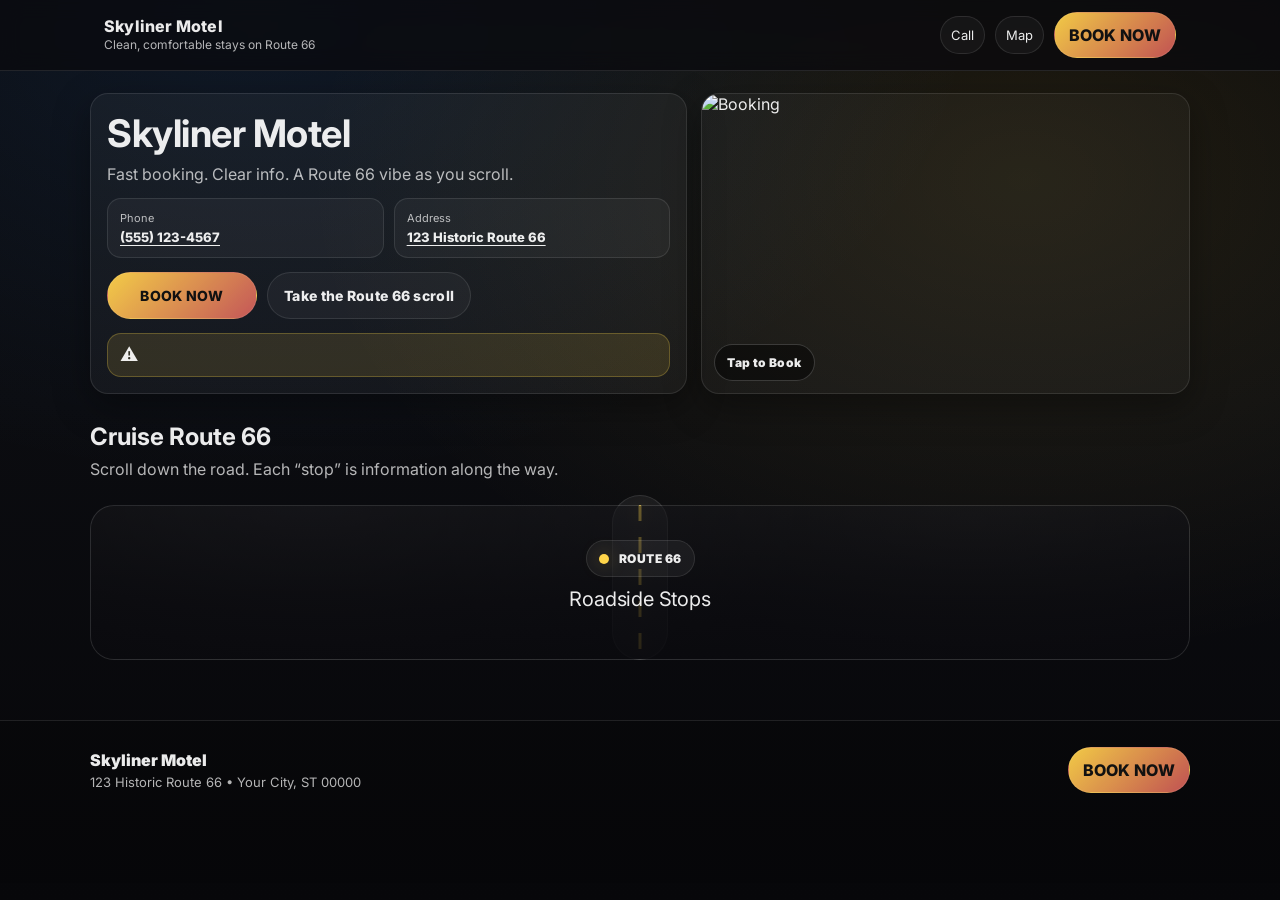
==== Index.html @ 8831b280 "Create Index.html" ====
<!doctype html>
<html lang="en">
<head>
  <meta charset="utf-8" />
  <meta name="viewport" content="width=device-width, initial-scale=1" />
  <meta name="description" content="Skyliner Motel — book fast, travel Route 66 in a scroll." />
  <title>Skyliner Motel</title>

  <!-- Fonts (optional) -->
  <link rel="preconnect" href="https://fonts.googleapis.com">
  <link rel="preconnect" href="https://fonts.gstatic.com" crossorigin>
  <link href="https://fonts.googleapis.com/css2?family=Inter:wght@400;600;700&display=swap" rel="stylesheet">

  <style>
    :root{
      --bg: #0b0c10;
      --text: rgba(255,255,255,0.92);
      --muted: rgba(255,255,255,0.70);
      --line: rgba(255,255,255,0.10);
      --accent: #ffd54a;
      --shadow: 0 12px 36px rgba(0,0,0,.35);
      --radius: 18px;
      --max: 1100px;
      --roadW: 56px;
      --gutter: 18px;
      --statePad: 34px;
      --font: Inter, system-ui, -apple-system, Segoe UI, Roboto, Helvetica, Arial;
    }
    *{ box-sizing:border-box; }
    html,body{ height:100%; }
    body{
      margin:0;
      font-family:var(--font);
      color:var(--text);
      background: radial-gradient(1200px 800px at 20% 0%, rgba(255,213,74,0.10), transparent 60%),
                  radial-gradient(1200px 800px at 80% 20%, rgba(255,107,107,0.08), transparent 60%),
                  linear-gradient(180deg, #07070a 0%, #0b0c10 40%, #07070a 100%);
    }
    a{ color:inherit; text-decoration:none; }
    img{ max-width:100%; display:block; }

    .skip{ position:absolute; left:-9999px; top:auto; width:1px; height:1px; overflow:hidden; }
    .skip:focus{ left:12px; top:12px; width:auto; height:auto; padding:10px 12px; background:#fff; color:#000; border-radius:12px; z-index:9999; }

    .topbar{
      position:sticky; top:0; z-index:50;
      backdrop-filter: blur(10px);
      background: rgba(10,10,14,0.75);
      border-bottom: 1px solid var(--line);
    }
    .topbar__inner{
      max-width:var(--max); margin:0 auto;
      padding:12px 14px;
      display:flex; align-items:center; justify-content:space-between; gap:12px;
    }
    .brand__name{ font-weight:800; letter-spacing:0.2px; font-size:16px; line-height:1.1; }
    .brand__tagline{ font-size:12px; color:var(--muted); margin-top:2px; }
    .topbar__meta{ display:flex; align-items:center; gap:10px; }
    .meta-link{
      font-size:13px;
      padding:10px 10px;
      border:1px solid var(--line);
      border-radius:999px;
      background: rgba(255,255,255,0.04);
    }

    .btn{
      display:inline-flex; align-items:center; justify-content:center;
      border-radius:999px;
      padding:12px 14px;
      border:1px solid var(--line);
      font-weight:800;
      letter-spacing:0.3px;
    }
    .btn--primary{
      background: linear-gradient(135deg, rgba(255,213,74,0.95), rgba(255,107,107,0.75));
      border-color: rgba(255,255,255,0.08);
      color: #111;
    }
    .btn--ghost{ background: rgba(255,255,255,0.04); }
    .btn--xl{ padding:14px 16px; font-size:14px; min-width: 150px; }
    .btn--book{ display:none; }

    .hero{ padding: 22px 14px 10px; }
    .hero__inner{ max-width:var(--max); margin:0 auto; display:grid; gap:14px; }
    .hero__copy{
      padding:16px;
      border-radius: var(--radius);
      background: rgba(255,255,255,0.04);
      border: 1px solid var(--line);
      box-shadow: var(--shadow);
    }
    .hero__h1{ margin:0 0 6px; font-size:28px; letter-spacing:-0.5px; }
    .hero__p{ margin:0 0 12px; color:var(--muted); line-height:1.5; }
    .hero__facts{ display:grid; grid-template-columns: 1fr 1fr; gap:10px; margin: 12px 0 14px; }
    .fact{ padding: 12px; border-radius: 14px; background: rgba(255,255,255,0.04); border: 1px solid var(--line); }
    .fact__label{ font-size:11px; color:var(--muted); }
    .fact__value{ font-size:13px; font-weight:800; margin-top:4px; }
    .fact__value a{ text-decoration:underline; text-underline-offset:3px; }
    .hero__cta{ display:flex; gap:10px; flex-wrap:wrap; }

    .alert{
      margin-top:14px;
      display:flex; gap:10px; align-items:flex-start;
      padding: 12px 12px;
      background: rgba(255,213,74,0.12);
      border: 1px solid rgba(255,213,74,0.25);
      border-radius: 14px;
    }
    .alert__icon{ font-size:18px; line-height:1; }
    .alert__text{ font-size:13px; color: rgba(255,255,255,0.85); line-height:1.4; }

    .bookingCard{
      position:relative;
      border-radius: var(--radius);
      overflow:hidden;
      background: rgba(255,255,255,0.03);
      border: 1px solid var(--line);
      box-shadow: var(--shadow);
    }
    .bookingCard__badge{
      position:absolute;
      left:12px; bottom:12px;
      padding:10px 12px;
      border-radius:999px;
      background: rgba(0,0,0,0.45);
      border: 1px solid rgba(255,255,255,0.18);
      font-size:12px;
      font-weight:900;
      letter-spacing:0.4px;
    }

    .journey{ padding: 18px 14px 60px; }
    .journey__header{ max-width:var(--max); margin:0 auto 14px; }
    .journey__h2{ margin:0 0 6px; font-size:20px; }
    .journey__p{ margin:0; color:var(--muted); line-height:1.5; }

    .road{ max-width:var(--max); margin:0 auto; position:relative; padding: 10px 0 0; }
    .road__spine{
      position:absolute;
      left: calc(50% - (var(--roadW) / 2));
      top: 0; bottom: 0;
      width: var(--roadW);
      pointer-events:none;
    }
    .road__line{
      position:absolute; inset:0;
      border-radius: 999px;
      background: rgba(255,255,255,0.06);
      border: 1px solid rgba(255,255,255,0.10);
    }
    .road__dashes{
      position:absolute; left:50%; top:10px; bottom:10px;
      width: 3px;
      transform: translateX(-50%);
      background: repeating-linear-gradient(
        to bottom,
        rgba(255,213,74,0.95) 0px,
        rgba(255,213,74,0.95) 16px,
        transparent 16px,
        transparent 32px
      );
      filter: drop-shadow(0 0 8px rgba(255,213,74,0.25));
      border-radius: 3px;
      animation: dash 2.3s linear infinite;
      opacity: 0.9;
    }
    @keyframes dash{ from{ background-position: 0 0; } to{ background-position: 0 48px; } }
    .states{ display:flex; flex-direction:column; gap: 14px; }

    .state{
      position:relative;
      padding: var(--statePad) 0;
      border-radius: 24px;
      overflow:hidden;
      border: 1px solid rgba(255,255,255,0.08);
      background:
        radial-gradient(900px 480px at 20% 0%, rgba(255,255,255,0.08), transparent 55%),
        radial-gradient(900px 480px at 80% 10%, rgba(255,255,255,0.06), transparent 60%),
        rgba(255,255,255,0.03);
    }
    .state__bg{ position:absolute; inset:0; background-size: cover; background-position: center; opacity: 0.26; }
    .state__overlay{
      position:absolute; inset:0;
      background: linear-gradient(180deg, rgba(8,8,12,0.55) 0%, rgba(8,8,12,0.78) 60%, rgba(8,8,12,0.85) 100%);
    }
    .state__inner{ position:relative; padding: 0 12px; }
    .state__header{ margin: 0 auto 14px; max-width: min(720px, 100%); text-align:center; }
    .state__kicker{
      display:inline-flex; align-items:center; gap:10px;
      padding: 10px 12px;
      border-radius: 999px;
      background: rgba(255,255,255,0.05);
      border: 1px solid rgba(255,255,255,0.10);
      font-weight:900;
      font-size: 12px;
      letter-spacing: 0.5px;
    }
    .state__dot{ width:10px; height:10px; border-radius:999px; background: var(--accent); box-shadow: 0 0 18px rgba(255,213,74,0.35); }
    .state__headline{ margin: 10px 0 6px; font-size: 18px; letter-spacing: -0.2px; }
    .state__subtext{ margin:0; color: var(--muted); line-height: 1.5; font-size: 13px; }

    .stop{
      position:relative;
      display:grid;
      grid-template-columns: 1fr;
      gap: 10px;
      margin: 12px 0;
      opacity: 0;
      transform: translateY(10px);
      transition: opacity .55s ease, transform .55s ease;
    }
    .stop.is-in{ opacity: 1; transform: translateY(0); }
    .stop__card{
      border-radius: 18px;
      background: rgba(255,255,255,0.05);
      border: 1px solid rgba(255,255,255,0.10);
      padding: 14px;
      box-shadow: 0 10px 28px rgba(0,0,0,0.25);
    }
    .stop__title{ margin:0 0 6px; font-weight: 950; letter-spacing: 0.2px; font-size: 15px; }
    .stop__body{ margin:0; color: rgba(255,255,255,0.78); line-height: 1.55; font-size: 13px; }
    .stop__media{
      border-radius: 14px; overflow:hidden;
      border: 1px solid rgba(255,255,255,0.10);
      margin-top: 10px; background: rgba(0,0,0,0.25);
    }
    .stop__caption{
      padding: 10px 12px; font-size: 12px; color: rgba(255,255,255,0.72);
      border-top: 1px solid rgba(255,255,255,0.08);
      background: rgba(0,0,0,0.18);
    }
    .stop__cta{ margin-top: 12px; display:flex; justify-content:flex-start; }

    .stop::before{
      content:"";
      position:absolute;
      top: 22px;
      left: calc(50% - 2px);
      width: 4px; height: 4px;
      border-radius:999px;
      background: var(--accent);
      box-shadow: 0 0 20px rgba(255,213,74,0.35);
    }
    .stop__pin{
      position:absolute;
      top: 18px;
      left: calc(50% - 9px);
      width: 18px; height: 18px;
      border-radius: 999px;
      background: rgba(0,0,0,0.35);
      border: 1px solid rgba(255,255,255,0.16);
      backdrop-filter: blur(6px);
    }
    .stop[data-side="left"]{ padding-right: calc(50% + (var(--roadW) / 2) + var(--gutter)); }
    .stop[data-side="right"]{ padding-left:  calc(50% + (var(--roadW) / 2) + var(--gutter)); }
    .stop[data-side="center"]{ padding-left: 0; padding-right: 0; max-width: 720px; margin-left:auto; margin-right:auto; }

    .footer{
      padding: 26px 14px 90px;
      border-top: 1px solid var(--line);
      background: rgba(0,0,0,0.15);
    }
    .footer__inner{
      max-width:var(--max);
      margin:0 auto;
      display:flex;
      align-items:center;
      justify-content:space-between;
      gap:12px;
    }
    .footer__brand{ font-weight:950; }
    .footer__muted{ color:var(--muted); font-size:13px; margin-top:4px; }

    .stickyBook{
      position: fixed;
      right: 14px; bottom: 14px;
      z-index: 60;
      padding: 14px 16px;
      border-radius: 999px;
      background: linear-gradient(135deg, rgba(255,213,74,0.98), rgba(255,107,107,0.78));
      color:#111;
      font-weight: 1000;
      letter-spacing: 0.6px;
      box-shadow: 0 12px 40px rgba(0,0,0,0.35);
      border: 1px solid rgba(255,255,255,0.10);
    }
    .stickyBook__label{ font-size: 13px; }

    @media (min-width: 860px){
      .hero__inner{ grid-template-columns: 1.1fr 0.9fr; align-items:stretch; }
      .btn--book{ display:inline-flex; }
      .hero__h1{ font-size:38px; }
      .journey__h2{ font-size:24px; }
      .state__headline{ font-size: 20px; }
      .stop[data-side="left"]{ padding-right: calc(50% + (var(--roadW) / 2) + 28px); }
      .stop[data-side="right"]{ padding-left:  calc(50% + (var(--roadW) / 2) + 28px); }
      .stickyBook{ right: 22px; bottom: 22px; }
    }

    body[data-overlay="day"]{
      background:
        radial-gradient(1200px 800px at 20% 0%, rgba(80,160,255,0.12), transparent 60%),
        radial-gradient(1200px 800px at 80% 20%, rgba(255,213,74,0.10), transparent 60%),
        linear-gradient(180deg, #07070a 0%, #0b0c10 45%, #07070a 100%);
    }
    body[data-overlay="sunset"]{
      background:
        radial-gradient(1200px 800px at 25% 0%, rgba(255,120,90,0.16), transparent 60%),
        radial-gradient(1200px 800px at 85% 20%, rgba(255,213,74,0.12), transparent 60%),
        linear-gradient(180deg, #07070a 0%, #0b0c10 45%, #07070a 100%);
    }
    body[data-overlay="night"]{
      background:
        radial-gradient(1200px 800px at 25% 0%, rgba(140,90,255,0.14), transparent 60%),
        radial-gradient(1200px 800px at 85% 20%, rgba(80,220,255,0.08), transparent 60%),
        linear-gradient(180deg, #05060a 0%, #0b0c10 45%, #05060a 100%);
    }
  </style>
</head>

<body>
  <a class="skip" href="#journey">Skip to content</a>

  <header class="topbar" id="top">
    <div class="topbar__inner">
      <div class="brand">
        <div class="brand__name" id="motelName">Skyliner Motel</div>
        <div class="brand__tagline" id="tagline">Clean, comfortable stays on Route 66</div>
      </div>
      <nav class="topbar__meta" aria-label="Primary">
        <a class="meta-link" id="phoneLink" href="tel:+15551234567">Call</a>
        <a class="meta-link" id="mapsLink" href="#" target="_blank" rel="noopener">Map</a>
        <a class="btn btn--primary btn--book" id="bookNowTop" href="#" target="_blank" rel="noopener">BOOK NOW</a>
      </nav>
    </div>
  </header>

  <main>
    <section class="hero" aria-label="Book fast" id="hero">
      <div class="hero__inner">
        <div class="hero__copy">
          <h1 class="hero__h1" id="heroTitle">Skyliner Motel</h1>
          <p class="hero__p" id="heroSubtitle">Fast booking. Clear info. A Route 66 vibe as you scroll.</p>

          <div class="hero__facts">
            <div class="fact">
              <div class="fact__label">Phone</div>
              <div class="fact__value"><a id="phoneText" href="tel:+15551234567">(555) 123-4567</a></div>
            </div>
            <div class="fact">
              <div class="fact__label">Address</div>
              <div class="fact__value"><a id="addressText" href="#" target="_blank" rel="noopener">123 Historic Route 66</a></div>
            </div>
          </div>

          <div class="hero__cta">
            <a class="btn btn--primary btn--xl" id="bookNowHero" href="#" target="_blank" rel="noopener">BOOK NOW</a>
            <a class="btn btn--ghost btn--xl" href="#journey">Take the Route 66 scroll</a>
          </div>

          <div class="alert" id="alertBar" hidden>
            <div class="alert__icon" aria-hidden="true">⚠</div>
            <div class="alert__text" id="alertText"></div>
          </div>
        </div>

        <a class="bookingCard" id="bookingCard" href="#" target="_blank" rel="noopener" aria-label="Book now">
          <img id="bookingImage" alt="Booking" loading="eager" decoding="async" />
          <div class="bookingCard__badge">Tap to Book</div>
        </a>
      </div>
    </section>

    <section class="journey" id="journey" aria-label="Route 66 journey">
      <div class="journey__header">
        <h2 class="journey__h2">Cruise Route 66</h2>
        <p class="journey__p">Scroll down the road. Each “stop” is information along the way.</p>
      </div>

      <div class="road" id="road">
        <div class="road__spine" aria-hidden="true">
          <div class="road__line"></div>
          <div class="road__dashes"></div>
        </div>

        <div class="states" id="statesMount" aria-live="polite"></div>
      </div>
    </section>

    <footer class="footer">
      <div class="footer__inner">
        <div class="footer__left">
          <div class="footer__brand" id="footerBrand">Skyliner Motel</div>
          <div class="footer__muted" id="footerAddress">—</div>
        </div>
        <div class="footer__right">
          <a class="btn btn--primary" id="bookNowFooter" href="#" target="_blank" rel="noopener">BOOK NOW</a>
        </div>
      </div>
    </footer>
  </main>

  <a class="stickyBook" id="stickyBook" href="#" target="_blank" rel="noopener" aria-label="Book now">
    <span class="stickyBook__label" id="stickyBookLabel">BOOK NOW</span>
  </a>

  <script>
    /***********************
     * 1) PASTE YOUR CSV URLS
     ***********************/
    const SHEETS = {
      SITE_CONFIG_CSV: "PASTE_SITE_CONFIG_CSV_URL_HERE",
      STATES_CSV: "PASTE_STATES_CSV_URL_HERE",
      STOPS_CSV: "PASTE_STOPS_CSV_URL_HERE",
      ALERTS_CSV: "" // optional
    };

    const DEFAULTS = {
      motel_name: "Skyliner Motel",
      tagline: "Clean, comfortable stays on Route 66",
      phone: "(555) 123-4567",
      address_line: "123 Historic Route 66",
      city_state_zip: "Your City, ST 00000",
      booking_url: "#",
      booking_image_url: "",
      sticky_booking_text: "BOOK NOW",
      overlay_style: "day"
    };

    /***********************
     * 2) CSV LOADING HELPERS
     ***********************/
    function parseCSV(csvText){
      const rows = [];
      let row = [];
      let cur = "";
      let inQuotes = false;

      for (let i = 0; i < csvText.length; i++){
        const c = csvText[i];
        const n = csvText[i+1];

        if (c === '"'){
          if (inQuotes && n === '"'){ cur += '"'; i++; }
          else { inQuotes = !inQuotes; }
          continue;
        }

        if (!inQuotes && c === ","){
          row.push(cur); cur = ""; continue;
        }

        if (!inQuotes && (c === "\n" || c === "\r")){
          if (c === "\r" && n === "\n") i++;
          row.push(cur);
          rows.push(row);
          row = []; cur = "";
          continue;
        }

        cur += c;
      }
      row.push(cur);
      rows.push(row);
      return rows;
    }

    function rowsToObjects(rows){
      if (!rows || rows.length < 2) return [];
      const headers = rows[0].map(h => (h || "").trim());
      const out = [];
      for (let i = 1; i < rows.length; i++){
        const r = rows[i];
        if (!r || r.every(x => (x || "").trim() === "")) continue;
        const obj = {};
        headers.forEach((h, idx) => { if (h) obj[h] = (r[idx] ?? "").trim(); });
        out.push(obj);
      }
      return out;
    }

    async function fetchCSV(url){
      if (!url || url.startsWith("PASTE_")) return null;
      const res = await fetch(url, { cache: "no-store" });
      if (!res.ok) throw new Error(`Failed to fetch CSV (${res.status})`);
      return await res.text();
    }

    async function loadSheetObjects(csvUrl){
      const text = await fetchCSV(csvUrl);
      if (!text) return [];
      return rowsToObjects(parseCSV(text));
    }

    async function loadAll(){
      const [siteRows, stateRows, stopRows, alertRows] = await Promise.all([
        loadSheetObjects(SHEETS.SITE_CONFIG_CSV),
        loadSheetObjects(SHEETS.STATES_CSV),
        loadSheetObjects(SHEETS.STOPS_CSV),
        SHEETS.ALERTS_CSV ? loadSheetObjects(SHEETS.ALERTS_CSV) : Promise.resolve([])
      ]);
      return { site: siteRows[0] || null, states: stateRows || [], stops: stopRows || [], alerts: alertRows || [] };
    }

    /***********************
     * 3) RENDER + THEME
     ***********************/
    function setText(id, value){
      const el = document.getElementById(id);
      if (el) el.textContent = value ?? "";
    }
    function setAttr(id, attr, value){
      const el = document.getElementById(id);
      if (el) el.setAttribute(attr, value ?? "");
    }
    function safeUrl(url){
      if (!url) return "";
      try { return new URL(url, window.location.href).href; }
      catch { return ""; }
    }

    function applySiteConfig(site){
      const cfg = Object.assign({}, DEFAULTS, (site || {}));

      setText("motelName", cfg.motel_name);
      setText("tagline", cfg.tagline);
      setText("heroTitle", cfg.motel_name);
      setText("footerBrand", cfg.motel_name);

      const phoneDigits = (cfg.phone || "").replace(/[^0-9+]/g, "");
      const telHref = phoneDigits ? `tel:${phoneDigits}` : "tel:";
      setAttr("phoneLink","href",telHref);
      setAttr("phoneText","href",telHref);
      setText("phoneText", cfg.phone);

      const address = `${cfg.address_line} ${cfg.city_state_zip}`.trim();
      const mapsUrl = cfg.google_maps_embed_url
        ? safeUrl(cfg.google_maps_embed_url)
        : `https://www.google.com/maps/search/?api=1&query=${encodeURIComponent(address)}`;

      setAttr("mapsLink","href",mapsUrl);
      setAttr("addressText","href",mapsUrl);
      setText("addressText", cfg.address_line);

      const bookingUrl = safeUrl(cfg.booking_url) || "#";
      ["bookNowTop","bookNowHero","bookNowFooter","stickyBook","bookingCard"].forEach(id => setAttr(id,"href",bookingUrl));
      setText("stickyBookLabel", cfg.sticky_booking_text || "BOOK NOW");
      setText("footerAddress", `${cfg.address_line} • ${cfg.city_state_zip}`);

      const imgUrl = safeUrl(cfg.booking_image_url);
      const img = document.getElementById("bookingImage");
      if (imgUrl && img){
        img.src = imgUrl;
        const link = document.createElement("link");
        link.rel = "preload";
        link.as = "image";
        link.href = imgUrl;
        document.head.appendChild(link);
      }

      if (!cfg.booking_url || cfg.booking_url === "#"){
        const sticky = document.getElementById("stickyBook");
        if (sticky) sticky.style.display = "none";
      }

      return cfg;
    }

    function el(tag, className, attrs={}){
      const e = document.createElement(tag);
      if (className) e.className = className;
      for (const [k,v] of Object.entries(attrs)) e.setAttribute(k, v);
      return e;
    }

    function normalizeSide(side){
      const s = (side || "").toLowerCase();
      if (s === "left" || s === "right" || s === "center") return s;
      return "right";
    }

    function stopCta(stop){
      if (!stop.cta_text || !stop.cta_url) return null;
      const isHash = stop.cta_url.startsWith("#");
      const a = el("a", "btn btn--ghost", { href: stop.cta_url, target: isHash ? "_self" : "_blank", rel: "noopener" });
      a.textContent = stop.cta_text;
      return a;
    }

    function renderStateBand(state, stateStops){
      const band = el("section","state",{
        "data-theme": (state.theme_key || "").trim(),
        "data-overlay": (state.overlay_style || "").trim()
      });

      const bg = el("div","state__bg");
      if (state.background_image_url){
        bg.style.backgroundImage = `url('${state.background_image_url}')`;
      }
      const overlay = el("div","state__overlay");
      const inner = el("div","state__inner");

      const header = el("div","state__header");
      const kicker = el("div","state__kicker");
      const dot = el("span","state__dot",{"aria-hidden":"true"});
      kicker.appendChild(dot);

      const name = document.createElement("span");
      name.textContent = (state.state_name || "STATE").toUpperCase();
      kicker.appendChild(name);

      const h = el("div","state__headline");
      h.textContent = state.headline || `Now entering ${state.state_name || "Route 66"}`;

      header.appendChild(kicker);
      header.appendChild(h);

      if ((state.subtext || "").trim()){
        const p = el("p","state__subtext");
        p.textContent = state.subtext;
        header.appendChild(p);
      }

      inner.appendChild(header);

      let flip = true;
      for (const stop of (stateStops || [])){
        const side = stop.side ? normalizeSide(stop.side) : (flip ? "left" : "right");
        flip = !flip;

        const s = el("article","stop",{"data-side":side,"data-stop-type":(stop.stop_type||"text")});
        const pin = el("div","stop__pin",{"aria-hidden":"true"});
        const card = el("div","stop__card");

        if ((stop.title || "").trim()){
          const t = el("h3","stop__title"); t.textContent = stop.title; card.appendChild(t);
        }
        if ((stop.body || "").trim()){
          const b = el("p","stop__body"); b.textContent = stop.body; card.appendChild(b);
        }

        if ((stop.image_url || "").trim()){
          const media = el("div","stop__media");
          const img = document.createElement("img");
          img.loading = "lazy";
          img.decoding = "async";
          img.alt = stop.image_caption || stop.title || "Photo";
          img.src = stop.image_url;
          media.appendChild(img);

          if ((stop.image_caption || "").trim()){
            const cap = el("div","stop__caption");
            cap.textContent = stop.image_caption;
            media.appendChild(cap);
          }
          card.appendChild(media);
        }

        const cta = stopCta(stop);
        if (cta){
          const wrap = el("div","stop__cta");
          wrap.appendChild(cta);
          card.appendChild(wrap);
        }

        s.appendChild(pin);
        s.appendChild(card);
        inner.appendChild(s);
      }

      band.appendChild(bg);
      band.appendChild(overlay);
      band.appendChild(inner);
      return band;
    }

    function renderJourney({states, stops}){
      const mount = document.getElementById("statesMount");
      if (!mount) return;

      const st = [...(states || [])].sort((a,b)=> (Number(a.order)||0) - (Number(b.order)||0));
      const sp = [...(stops || [])].sort((a,b)=> (Number(a.order)||0) - (Number(b.order)||0));

      const byState = new Map();
      for (const stop of sp){
        const key = (stop.state_theme_key || "").trim();
        if (!byState.has(key)) byState.set(key, []);
        byState.get(key).push(stop);
      }

      mount.innerHTML = "";

      if (st.length === 0){
        mount.appendChild(renderStateBand({ state_name:"Route 66", theme_key:"route66", headline:"Roadside Stops", subtext:"", overlay_style:"day" }, sp));
        return;
      }

      for (const state of st){
        const key = (state.theme_key || "").trim();
        mount.appendChild(renderStateBand(state, byState.get(key) || []));
      }
    }

    function applyAlerts(alerts){
      const bar = document.getElementById("alertBar");
      const text = document.getElementById("alertText");
      if (!bar || !text) return;

      const active = (alerts || []).find(a => String(a.active || "").toLowerCase() === "true" && (a.message || "").trim());
      if (!active){ bar.hidden = true; return; }

      text.textContent = active.message;
      bar.hidden = false;
    }

    function setThemeFromStateBand(band){
      if (!band) return;
      const overlay = band.getAttribute("data-overlay") || "day";
      document.body.setAttribute("data-overlay", overlay);

      const key = (band.getAttribute("data-theme") || "").toLowerCase();
      const palette = {
        illinois:  { a:"#ffd54a" },
        missouri:  { a:"#7dd3fc" },
        oklahoma:  { a:"#86efac" },
        texas:     { a:"#fb7185" },
        newmexico: { a:"#fbbf24" },
        arizona:   { a:"#a78bfa" },
        california:{ a:"#fca5a5" },
        route66:   { a:"#ffd54a" }
      };
      const pick = palette[key] || { a:"#ffd54a" };
      document.documentElement.style.setProperty("--accent", pick.a);
    }

    /***********************
     * 4) OBSERVERS
     ***********************/
    function initStopObserver(){
      const stops = document.querySelectorAll(".stop");
      const io = new IntersectionObserver((entries)=>{
        for (const e of entries){
          if (e.isIntersecting){
            e.target.classList.add("is-in");
            io.unobserve(e.target);
          }
        }
      }, { threshold: 0.12 });
      stops.forEach(s => io.observe(s));
    }

    function initStateObserver(){
      const bands = document.querySelectorAll(".state");
      if (!bands.length) return;

      const io = new IntersectionObserver((entries)=>{
        const visible = entries
          .filter(e => e.isIntersecting)
          .sort((a,b)=> (b.intersectionRatio || 0) - (a.intersectionRatio || 0));
        if (visible[0]) setThemeFromStateBand(visible[0].target);
      }, { threshold: [0.2,0.35,0.5,0.65] });

      bands.forEach(b => io.observe(b));
    }

    /***********************
     * 5) BOOT
     ***********************/
    (async function main(){
      let data = { site:null, states:[], stops:[], alerts:[] };
      try { data = await loadAll(); }
      catch (err) { console.warn("Sheet load failed (using defaults):", err); }

      const cfg = applySiteConfig(data.site);
      renderJourney({ states: data.states, stops: data.stops });
      applyAlerts(data.alerts);

      initStopObserver();
      initStateObserver();

      const firstBand = document.querySelector(".state");
      if (firstBand) setThemeFromStateBand(firstBand);
    })();
  </script>
</body>
</html>
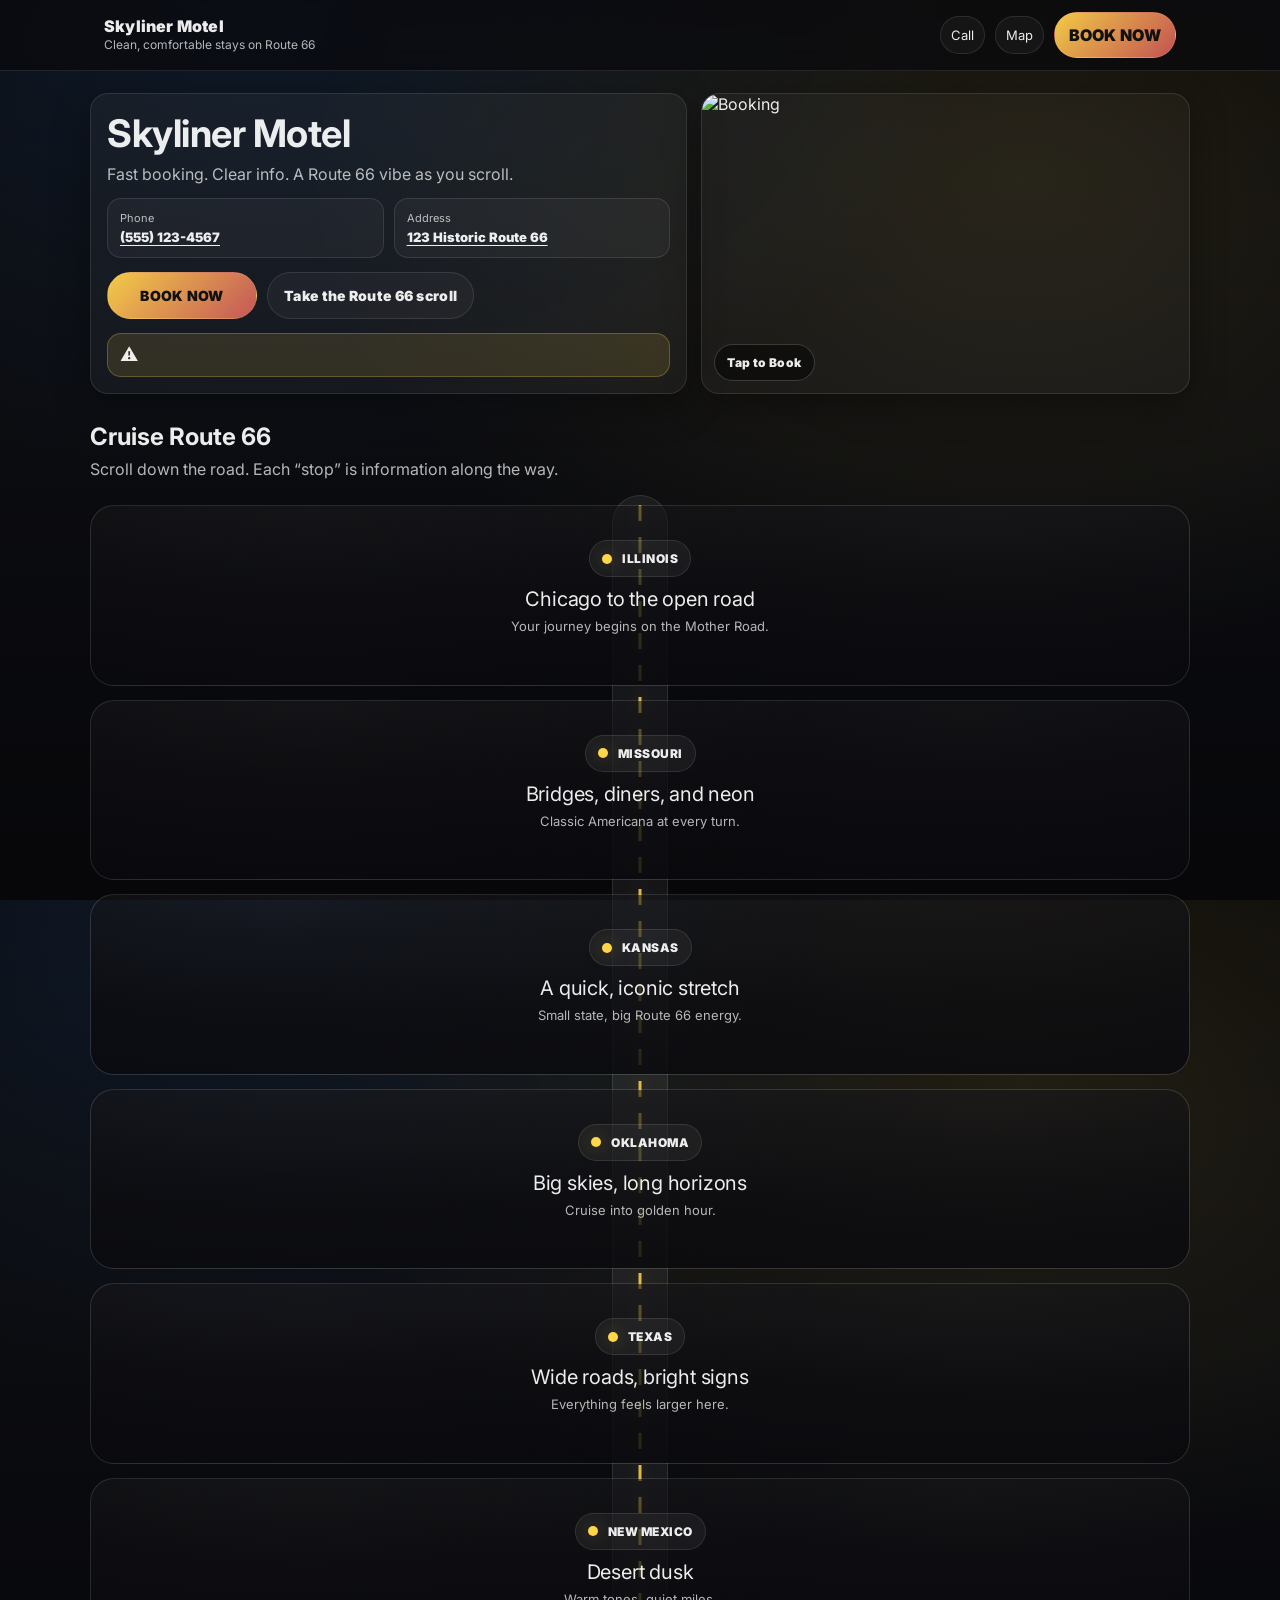
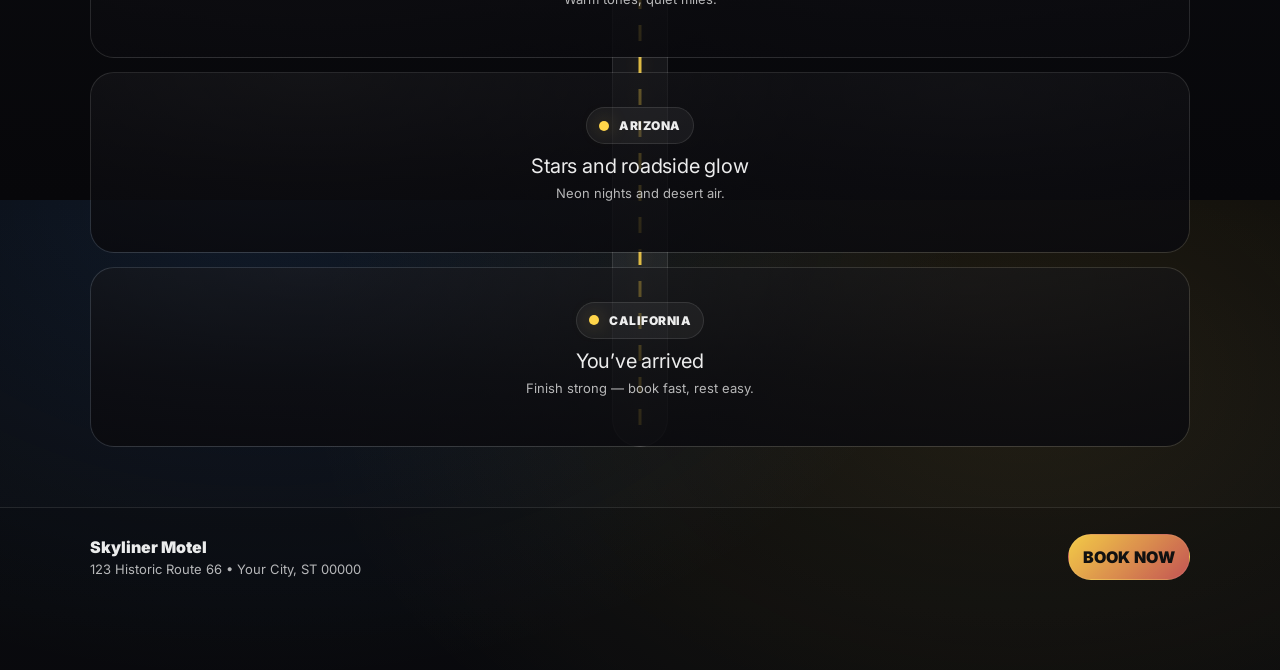
==== commit 1e4bbfc6: "Update Index.html" ====
--- a/Index.html
+++ b/Index.html
@@ -6,14 +6,12 @@
   <meta name="description" content="Skyliner Motel — book fast, travel Route 66 in a scroll." />
   <title>Skyliner Motel</title>
 
-  <!-- Fonts (optional) -->
   <link rel="preconnect" href="https://fonts.googleapis.com">
   <link rel="preconnect" href="https://fonts.gstatic.com" crossorigin>
   <link href="https://fonts.googleapis.com/css2?family=Inter:wght@400;600;700&display=swap" rel="stylesheet">
 
   <style>
     :root{
-      --bg: #0b0c10;
       --text: rgba(255,255,255,0.92);
       --muted: rgba(255,255,255,0.70);
       --line: rgba(255,255,255,0.10);
@@ -26,6 +24,7 @@
       --statePad: 34px;
       --font: Inter, system-ui, -apple-system, Segoe UI, Roboto, Helvetica, Arial;
     }
+
     *{ box-sizing:border-box; }
     html,body{ height:100%; }
     body{
@@ -36,6 +35,7 @@
                   radial-gradient(1200px 800px at 80% 20%, rgba(255,107,107,0.08), transparent 60%),
                   linear-gradient(180deg, #07070a 0%, #0b0c10 40%, #07070a 100%);
     }
+
     a{ color:inherit; text-decoration:none; }
     img{ max-width:100%; display:block; }
 
@@ -53,7 +53,7 @@
       padding:12px 14px;
       display:flex; align-items:center; justify-content:space-between; gap:12px;
     }
-    .brand__name{ font-weight:800; letter-spacing:0.2px; font-size:16px; line-height:1.1; }
+    .brand__name{ font-weight:900; letter-spacing:0.2px; font-size:16px; line-height:1.1; }
     .brand__tagline{ font-size:12px; color:var(--muted); margin-top:2px; }
     .topbar__meta{ display:flex; align-items:center; gap:10px; }
     .meta-link{
@@ -69,7 +69,7 @@
       border-radius:999px;
       padding:12px 14px;
       border:1px solid var(--line);
-      font-weight:800;
+      font-weight:900;
       letter-spacing:0.3px;
     }
     .btn--primary{
@@ -95,7 +95,7 @@
     .hero__facts{ display:grid; grid-template-columns: 1fr 1fr; gap:10px; margin: 12px 0 14px; }
     .fact{ padding: 12px; border-radius: 14px; background: rgba(255,255,255,0.04); border: 1px solid var(--line); }
     .fact__label{ font-size:11px; color:var(--muted); }
-    .fact__value{ font-size:13px; font-weight:800; margin-top:4px; }
+    .fact__value{ font-size:13px; font-weight:900; margin-top:4px; }
     .fact__value a{ text-decoration:underline; text-underline-offset:3px; }
     .hero__cta{ display:flex; gap:10px; flex-wrap:wrap; }
 
@@ -126,7 +126,7 @@
       background: rgba(0,0,0,0.45);
       border: 1px solid rgba(255,255,255,0.18);
       font-size:12px;
-      font-weight:900;
+      font-weight:1000;
       letter-spacing:0.4px;
     }
 
@@ -179,7 +179,6 @@
         radial-gradient(900px 480px at 80% 10%, rgba(255,255,255,0.06), transparent 60%),
         rgba(255,255,255,0.03);
     }
-    .state__bg{ position:absolute; inset:0; background-size: cover; background-position: center; opacity: 0.26; }
     .state__overlay{
       position:absolute; inset:0;
       background: linear-gradient(180deg, rgba(8,8,12,0.55) 0%, rgba(8,8,12,0.78) 60%, rgba(8,8,12,0.85) 100%);
@@ -192,7 +191,7 @@
       border-radius: 999px;
       background: rgba(255,255,255,0.05);
       border: 1px solid rgba(255,255,255,0.10);
-      font-weight:900;
+      font-weight:1000;
       font-size: 12px;
       letter-spacing: 0.5px;
     }
@@ -218,7 +217,7 @@
       padding: 14px;
       box-shadow: 0 10px 28px rgba(0,0,0,0.25);
     }
-    .stop__title{ margin:0 0 6px; font-weight: 950; letter-spacing: 0.2px; font-size: 15px; }
+    .stop__title{ margin:0 0 6px; font-weight: 1000; letter-spacing: 0.2px; font-size: 15px; }
     .stop__body{ margin:0; color: rgba(255,255,255,0.78); line-height: 1.55; font-size: 13px; }
     .stop__media{
       border-radius: 14px; overflow:hidden;
@@ -252,6 +251,7 @@
       border: 1px solid rgba(255,255,255,0.16);
       backdrop-filter: blur(6px);
     }
+
     .stop[data-side="left"]{ padding-right: calc(50% + (var(--roadW) / 2) + var(--gutter)); }
     .stop[data-side="right"]{ padding-left:  calc(50% + (var(--roadW) / 2) + var(--gutter)); }
     .stop[data-side="center"]{ padding-left: 0; padding-right: 0; max-width: 720px; margin-left:auto; margin-right:auto; }
@@ -269,7 +269,7 @@
       justify-content:space-between;
       gap:12px;
     }
-    .footer__brand{ font-weight:950; }
+    .footer__brand{ font-weight:1000; }
     .footer__muted{ color:var(--muted); font-size:13px; margin-top:4px; }
 
     .stickyBook{
@@ -298,6 +298,7 @@
       .stickyBook{ right: 22px; bottom: 22px; }
     }
 
+    /* Global day/sunset/night overlays controlled by scroll */
     body[data-overlay="day"]{
       background:
         radial-gradient(1200px 800px at 20% 0%, rgba(80,160,255,0.12), transparent 60%),
@@ -408,12 +409,12 @@
   <script>
     /***********************
      * 1) PASTE YOUR CSV URLS
+     * ONE sheet, multiple tabs.
      ***********************/
     const SHEETS = {
-      SITE_CONFIG_CSV: "PASTE_SITE_CONFIG_CSV_URL_HERE",
-      STATES_CSV: "PASTE_STATES_CSV_URL_HERE",
-      STOPS_CSV: "PASTE_STOPS_CSV_URL_HERE",
-      ALERTS_CSV: "" // optional
+      SITE_CONFIG_CSV: "PASTE_SITE_CONFIG_CSV_URL_HERE", // Tab: SiteConfig
+      STOPS_CSV: "PASTE_STOPS_CSV_URL_HERE",             // Tab: Stops
+      ALERTS_CSV: ""                                     // Tab: Alerts (optional)
     };
 
     const DEFAULTS = {
@@ -424,12 +425,34 @@
       city_state_zip: "Your City, ST 00000",
       booking_url: "#",
       booking_image_url: "",
-      sticky_booking_text: "BOOK NOW",
-      overlay_style: "day"
+      sticky_booking_text: "BOOK NOW"
     };
 
+    // Route 66 order is fixed (no sheet needed)
+    const ROUTE66 = [
+      { key: "illinois",  name: "Illinois",  overlay: "day",    accent: "#ffd54a", headline: "Chicago to the open road", subtext: "Your journey begins on the Mother Road." },
+      { key: "missouri",  name: "Missouri",  overlay: "day",    accent: "#7dd3fc", headline: "Bridges, diners, and neon", subtext: "Classic Americana at every turn." },
+      { key: "kansas",    name: "Kansas",    overlay: "day",    accent: "#86efac", headline: "A quick, iconic stretch", subtext: "Small state, big Route 66 energy." },
+      { key: "oklahoma",  name: "Oklahoma",  overlay: "sunset", accent: "#fbbf24", headline: "Big skies, long horizons", subtext: "Cruise into golden hour." },
+      { key: "texas",     name: "Texas",     overlay: "sunset", accent: "#fb7185", headline: "Wide roads, bright signs", subtext: "Everything feels larger here." },
+      { key: "newmexico", name: "New Mexico",overlay: "sunset", accent: "#f97316", headline: "Desert dusk",              subtext: "Warm tones, quiet miles." },
+      { key: "arizona",   name: "Arizona",   overlay: "night",  accent: "#a78bfa", headline: "Stars and roadside glow",  subtext: "Neon nights and desert air." },
+      { key: "california",name: "California",overlay: "night",  accent: "#fca5a5", headline: "You’ve arrived",           subtext: "Finish strong — book fast, rest easy." }
+    ];
+
+    const STATE_ALIASES = {
+      "il":"illinois","illinois":"illinois",
+      "mo":"missouri","missouri":"missouri",
+      "ks":"kansas","kansas":"kansas",
+      "ok":"oklahoma","oklahoma":"oklahoma",
+      "tx":"texas","texas":"texas",
+      "nm":"newmexico","new mexico":"newmexico","newmexico":"newmexico",
+      "az":"arizona","arizona":"arizona",
+      "ca":"california","california":"california"
+    };
+
     /***********************
-     * 2) CSV LOADING HELPERS
+     * 2) CSV HELPERS
      ***********************/
     function parseCSV(csvText){
       const rows = [];
@@ -447,9 +470,7 @@
           continue;
         }
 
-        if (!inQuotes && c === ","){
-          row.push(cur); cur = ""; continue;
-        }
+        if (!inQuotes && c === ","){ row.push(cur); cur = ""; continue; }
 
         if (!inQuotes && (c === "\n" || c === "\r")){
           if (c === "\r" && n === "\n") i++;
@@ -494,17 +515,16 @@
     }
 
     async function loadAll(){
-      const [siteRows, stateRows, stopRows, alertRows] = await Promise.all([
+      const [siteRows, stopRows, alertRows] = await Promise.all([
         loadSheetObjects(SHEETS.SITE_CONFIG_CSV),
-        loadSheetObjects(SHEETS.STATES_CSV),
         loadSheetObjects(SHEETS.STOPS_CSV),
         SHEETS.ALERTS_CSV ? loadSheetObjects(SHEETS.ALERTS_CSV) : Promise.resolve([])
       ]);
-      return { site: siteRows[0] || null, states: stateRows || [], stops: stopRows || [], alerts: alertRows || [] };
+      return { site: siteRows[0] || null, stops: stopRows || [], alerts: alertRows || [] };
     }
 
     /***********************
-     * 3) RENDER + THEME
+     * 3) SITE CONFIG APPLY
      ***********************/
     function setText(id, value){
       const el = document.getElementById(id);
@@ -567,6 +587,9 @@
       return cfg;
     }
 
+    /***********************
+     * 4) RENDER ROUTE 66 + STOPS
+     ***********************/
     function el(tag, className, attrs={}){
       const e = document.createElement(tag);
       if (className) e.className = className;
@@ -577,7 +600,12 @@
     function normalizeSide(side){
       const s = (side || "").toLowerCase();
       if (s === "left" || s === "right" || s === "center") return s;
-      return "right";
+      return "";
+    }
+
+    function normalizeStateKey(input){
+      const raw = (input || "").trim().toLowerCase();
+      return STATE_ALIASES[raw] || raw || "";
     }
 
     function stopCta(stop){
@@ -588,16 +616,12 @@
       return a;
     }
 
-    function renderStateBand(state, stateStops){
+    function renderStateBand(routeState, stateStops){
       const band = el("section","state",{
-        "data-theme": (state.theme_key || "").trim(),
-        "data-overlay": (state.overlay_style || "").trim()
+        "data-theme": routeState.key,
+        "data-overlay": routeState.overlay
       });
 
-      const bg = el("div","state__bg");
-      if (state.background_image_url){
-        bg.style.backgroundImage = `url('${state.background_image_url}')`;
-      }
       const overlay = el("div","state__overlay");
       const inner = el("div","state__inner");
 
@@ -607,37 +631,40 @@
       kicker.appendChild(dot);
 
       const name = document.createElement("span");
-      name.textContent = (state.state_name || "STATE").toUpperCase();
+      name.textContent = routeState.name.toUpperCase();
       kicker.appendChild(name);
 
       const h = el("div","state__headline");
-      h.textContent = state.headline || `Now entering ${state.state_name || "Route 66"}`;
+      h.textContent = routeState.headline;
+
+      const p = el("p","state__subtext");
+      p.textContent = routeState.subtext;
 
       header.appendChild(kicker);
       header.appendChild(h);
-
-      if ((state.subtext || "").trim()){
-        const p = el("p","state__subtext");
-        p.textContent = state.subtext;
-        header.appendChild(p);
-      }
-
+      header.appendChild(p);
       inner.appendChild(header);
 
       let flip = true;
       for (const stop of (stateStops || [])){
-        const side = stop.side ? normalizeSide(stop.side) : (flip ? "left" : "right");
-        flip = !flip;
+        const forcedSide = normalizeSide(stop.side);
+        const side = forcedSide || (flip ? "left" : "right");
+        if (!forcedSide) flip = !flip;
 
         const s = el("article","stop",{"data-side":side,"data-stop-type":(stop.stop_type||"text")});
         const pin = el("div","stop__pin",{"aria-hidden":"true"});
         const card = el("div","stop__card");
 
         if ((stop.title || "").trim()){
-          const t = el("h3","stop__title"); t.textContent = stop.title; card.appendChild(t);
+          const t = el("h3","stop__title");
+          t.textContent = stop.title;
+          card.appendChild(t);
         }
+
         if ((stop.body || "").trim()){
-          const b = el("p","stop__body"); b.textContent = stop.body; card.appendChild(b);
+          const b = el("p","stop__body");
+          b.textContent = stop.body;
+          card.appendChild(b);
         }
 
         if ((stop.image_url || "").trim()){
@@ -669,36 +696,38 @@
         inner.appendChild(s);
       }
 
-      band.appendChild(bg);
+      // If a state has zero stops, keep it but subtle (or you can remove states with no stops if you want)
       band.appendChild(overlay);
       band.appendChild(inner);
       return band;
     }
 
-    function renderJourney({states, stops}){
+    function renderRoute66Journey(stops){
       const mount = document.getElementById("statesMount");
       if (!mount) return;
 
-      const st = [...(states || [])].sort((a,b)=> (Number(a.order)||0) - (Number(b.order)||0));
-      const sp = [...(stops || [])].sort((a,b)=> (Number(a.order)||0) - (Number(b.order)||0));
+      // normalize + group stops by state key
+      const normalizedStops = (stops || []).map(s => ({
+        ...s,
+        _stateKey: normalizeStateKey(s.state || s.state_theme_key || s.route_state || "")
+      }));
 
       const byState = new Map();
-      for (const stop of sp){
-        const key = (stop.state_theme_key || "").trim();
-        if (!byState.has(key)) byState.set(key, []);
-        byState.get(key).push(stop);
+      for (const rs of ROUTE66) byState.set(rs.key, []);
+
+      for (const stop of normalizedStops){
+        const key = byState.has(stop._stateKey) ? stop._stateKey : null;
+        if (key) byState.get(key).push(stop);
       }
 
+      // sort within each state by order
+      for (const rs of ROUTE66){
+        byState.get(rs.key).sort((a,b)=> (Number(a.order)||0) - (Number(b.order)||0));
+      }
+
       mount.innerHTML = "";
-
-      if (st.length === 0){
-        mount.appendChild(renderStateBand({ state_name:"Route 66", theme_key:"route66", headline:"Roadside Stops", subtext:"", overlay_style:"day" }, sp));
-        return;
-      }
-
-      for (const state of st){
-        const key = (state.theme_key || "").trim();
-        mount.appendChild(renderStateBand(state, byState.get(key) || []));
+      for (const rs of ROUTE66){
+        mount.appendChild(renderStateBand(rs, byState.get(rs.key)));
       }
     }
 
@@ -707,9 +736,11 @@
       const text = document.getElementById("alertText");
       if (!bar || !text) return;
 
-      const active = (alerts || []).find(a => String(a.active || "").toLowerCase() === "true" && (a.message || "").trim());
+      const active = (alerts || []).find(a =>
+        String(a.active || "").toLowerCase() === "true" && (a.message || "").trim()
+      );
+
       if (!active){ bar.hidden = true; return; }
-
       text.textContent = active.message;
       bar.hidden = false;
     }
@@ -717,25 +748,16 @@
     function setThemeFromStateBand(band){
       if (!band) return;
       const overlay = band.getAttribute("data-overlay") || "day";
+      const theme = (band.getAttribute("data-theme") || "").toLowerCase();
+
       document.body.setAttribute("data-overlay", overlay);
 
-      const key = (band.getAttribute("data-theme") || "").toLowerCase();
-      const palette = {
-        illinois:  { a:"#ffd54a" },
-        missouri:  { a:"#7dd3fc" },
-        oklahoma:  { a:"#86efac" },
-        texas:     { a:"#fb7185" },
-        newmexico: { a:"#fbbf24" },
-        arizona:   { a:"#a78bfa" },
-        california:{ a:"#fca5a5" },
-        route66:   { a:"#ffd54a" }
-      };
-      const pick = palette[key] || { a:"#ffd54a" };
-      document.documentElement.style.setProperty("--accent", pick.a);
+      const found = ROUTE66.find(s => s.key === theme);
+      document.documentElement.style.setProperty("--accent", (found && found.accent) ? found.accent : "#ffd54a");
     }
 
     /***********************
-     * 4) OBSERVERS
+     * 5) OBSERVERS
      ***********************/
     function initStopObserver(){
       const stops = document.querySelectorAll(".stop");
@@ -765,15 +787,15 @@
     }
 
     /***********************
-     * 5) BOOT
+     * 6) BOOT
      ***********************/
     (async function main(){
-      let data = { site:null, states:[], stops:[], alerts:[] };
+      let data = { site:null, stops:[], alerts:[] };
       try { data = await loadAll(); }
       catch (err) { console.warn("Sheet load failed (using defaults):", err); }
 
-      const cfg = applySiteConfig(data.site);
-      renderJourney({ states: data.states, stops: data.stops });
+      applySiteConfig(data.site);
+      renderRoute66Journey(data.stops);
       applyAlerts(data.alerts);
 
       initStopObserver();
